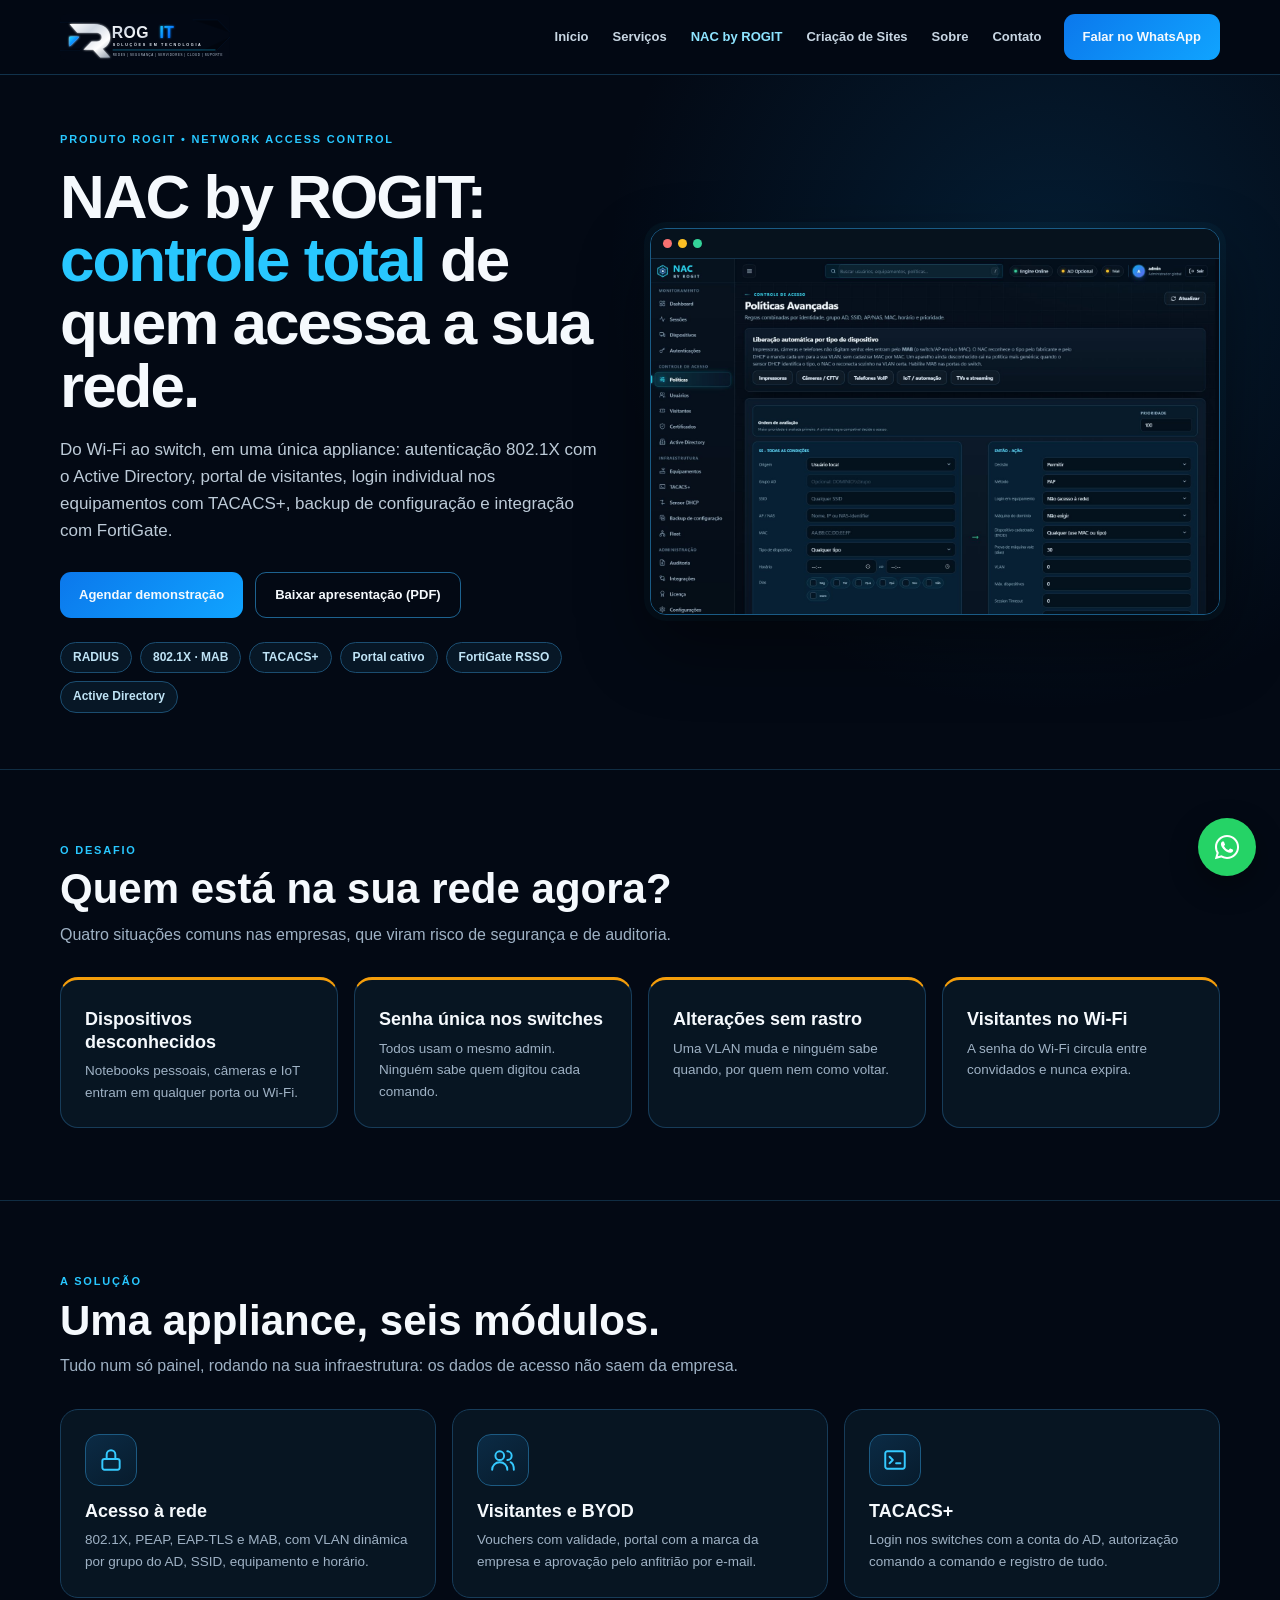
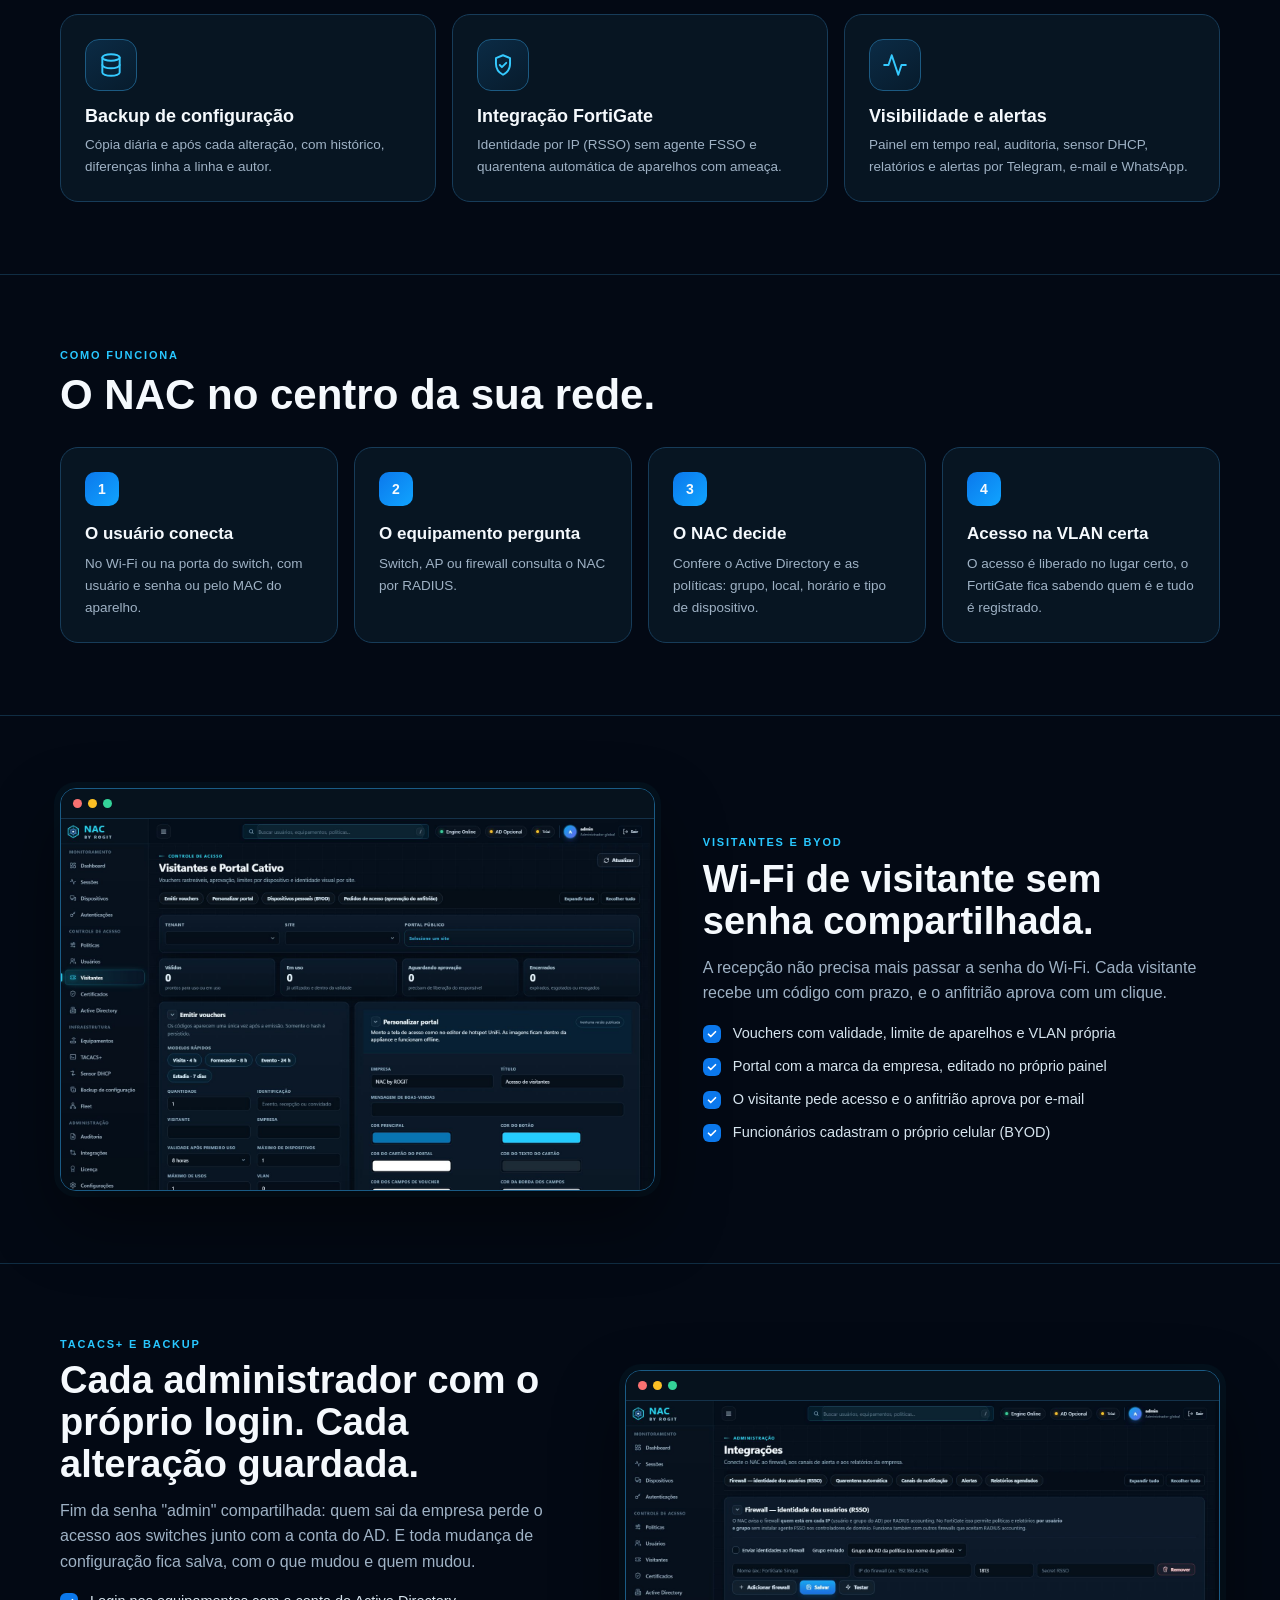
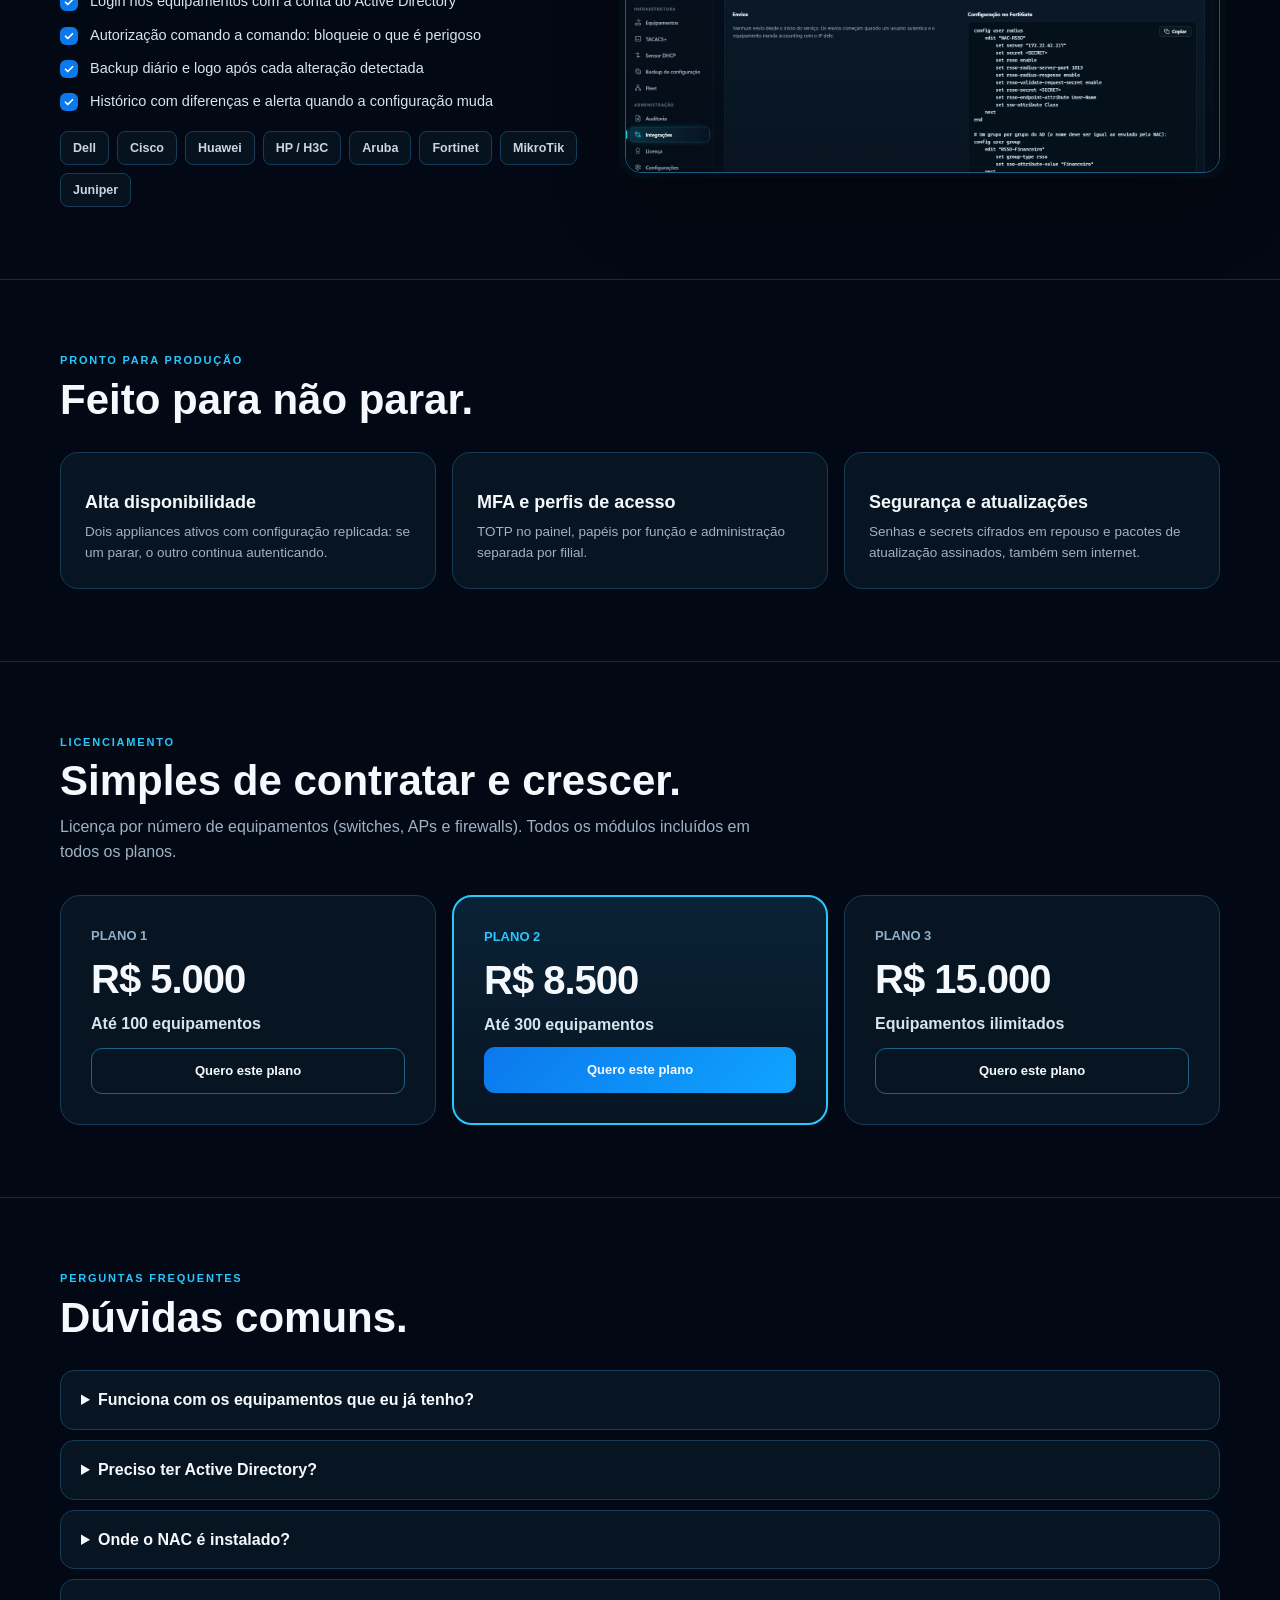
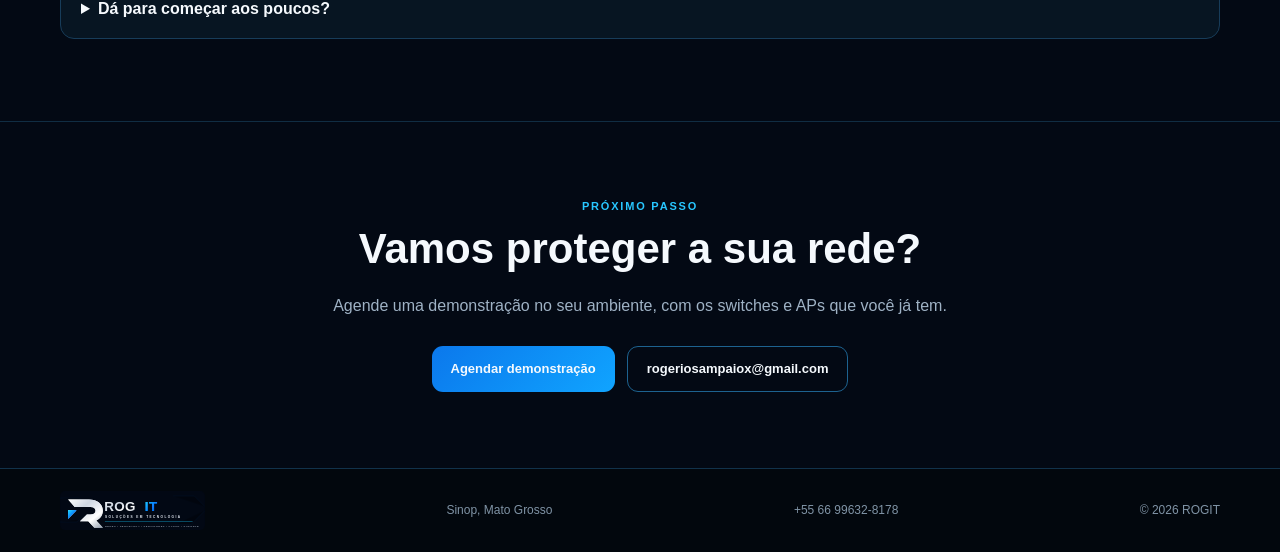
==== nac/index.html @ a6c1190f "Adicionar página do produto NAC by ROGIT Nova página /nac/ com módulos, funcionamento, telas, planos" ====
<!doctype html><html lang="pt-BR"><head><meta charset="utf-8"><meta name="viewport" content="width=device-width,initial-scale=1"><title>NAC by ROGIT — Controle de Acesso à Rede (NAC, RADIUS e TACACS+) | ROGIT</title><meta name="description" content="NAC by ROGIT: controle de acesso à rede em uma única appliance. 802.1X, MAB, portal de visitantes, TACACS+, backup de configuração de switches e integração com FortiGate."><meta name="robots" content="index,follow"><link rel="canonical" href="https://rogit.com.br/nac/"><link rel="icon" href="../favicon.svg"><meta property="og:type" content="product"><meta property="og:title" content="NAC by ROGIT — Controle de acesso à rede"><meta property="og:description" content="Quem entra na rede, quem administra os equipamentos e o que muda na configuração, num só painel."><meta property="og:url" content="https://rogit.com.br/nac/"><meta property="og:image" content="https://rogit.com.br/images/nac-politicas.jpg"><meta property="og:locale" content="pt_BR">
<script type="application/ld+json">{"@context":"https://schema.org","@type":"SoftwareApplication","name":"NAC by ROGIT","applicationCategory":"SecurityApplication","operatingSystem":"Linux (appliance)","description":"Controle de acesso à rede (NAC) com RADIUS, TACACS+, portal de visitantes, backup de configuração e integração com FortiGate.","url":"https://rogit.com.br/nac/","publisher":{"@type":"Organization","name":"ROGIT","url":"https://rogit.com.br/"},"offers":[{"@type":"Offer","name":"Plano 1 — até 100 equipamentos","price":"5000","priceCurrency":"BRL"},{"@type":"Offer","name":"Plano 2 — até 300 equipamentos","price":"8500","priceCurrency":"BRL"},{"@type":"Offer","name":"Plano 3 — equipamentos ilimitados","price":"15000","priceCurrency":"BRL"}]}</script>
<style>:root{--bg:#030914;--card:#071522;--line:#173a57;--cyan:#28c7ff;--text:#f5f9fd;--muted:#9fb2c5;--green:#25d366}*{box-sizing:border-box}html{scroll-behavior:smooth}body{margin:0;background:var(--bg);color:var(--text);font-family:Inter,Segoe UI,Arial,sans-serif;line-height:1.6}a{text-decoration:none;color:inherit}img{max-width:100%;height:auto;display:block}.wrap{width:min(1160px,92%);margin:auto}.ey{color:var(--cyan);font-size:11px;font-weight:900;letter-spacing:1.8px}
header{position:sticky;top:0;z-index:20;background:#030914ed;border-bottom:1px solid #11324b}.nav{height:74px;display:flex;align-items:center;gap:22px}.nav img{width:170px}.nav nav{margin-left:auto;display:flex;gap:24px;font-size:13px;font-weight:700}.nav nav a{color:#c8d6e3}.nav nav .active{color:#8ee4ff}.menu{display:none;margin-left:auto;width:44px;height:44px;border:1px solid #1b4d70;border-radius:10px;background:#071726;color:#fff;font-size:20px}
.btn{display:inline-flex;align-items:center;justify-content:center;gap:8px;min-height:46px;padding:0 19px;border:1px solid #1d628f;border-radius:11px;font-weight:800;font-size:13px;transition:.2s}.btn:hover{border-color:#38bdf8;background:#092033}.primary{background:linear-gradient(135deg,#0b78ec,#10a4ff);border:0}.primary:hover{filter:brightness(1.08);background:linear-gradient(135deg,#0b78ec,#10a4ff)}
.hero{position:relative;overflow:hidden;border-bottom:1px solid #102d43;background:radial-gradient(circle at 82% 28%,#0a5b9240,transparent 38%)}.hero-in{min-height:560px;display:grid;grid-template-columns:1fr 1.05fr;gap:48px;align-items:center;padding:56px 0}.hero h1{font-size:clamp(40px,5vw,62px);line-height:1.02;letter-spacing:-2px;margin:16px 0 18px}.hero h1 span{color:var(--cyan)}.hero p{font-size:17px;color:#bdcbd8;max-width:600px;margin:0}.actions{display:flex;gap:12px;flex-wrap:wrap;margin-top:28px}.tags{display:flex;flex-wrap:wrap;gap:8px;margin-top:24px}.tags span{border:1px solid #1b4d70;background:#071726;border-radius:999px;padding:5px 12px;font-size:12px;font-weight:700;color:#bfe3f5}
.shot{border:1px solid #1a5b85;border-radius:16px;overflow:hidden;background:#071522;box-shadow:0 30px 70px rgba(0,0,0,.45),0 0 0 6px rgba(40,199,255,.04)}.shot .bar{height:30px;display:flex;align-items:center;gap:6px;padding:0 12px;background:#06121d;border-bottom:1px solid #14324a}.shot .bar i{width:9px;height:9px;border-radius:50%;background:#1d4c6d}.shot .bar i:first-child{background:#f87171}.shot .bar i:nth-child(2){background:#fbbf24}.shot .bar i:nth-child(3){background:#34d399}
.section{padding:72px 0;border-bottom:1px solid #102d43}.head{max-width:720px;margin-bottom:30px}.head h2{font-size:clamp(30px,4vw,42px);line-height:1.08;margin:7px 0 10px}.head p{color:var(--muted);margin:0}.grid{display:grid;gap:16px}.g4{grid-template-columns:repeat(4,1fr)}.g3{grid-template-columns:repeat(3,1fr)}.card{border:1px solid #173c59;background:#071522;border-radius:18px;padding:24px;transition:.2s}.card:hover{border-color:#2587bd;background:#092033}.card h3{font-size:18px;margin:14px 0 7px;line-height:1.25}.card p{font-size:13.5px;margin:0;color:var(--muted)}
.pain .card{border-top:3px solid #f59e0b}.pain .card h3{margin-top:4px}
.icon{width:52px;height:52px;border-radius:14px;display:grid;place-items:center;background:linear-gradient(145deg,#0b2b45,#071b2c);border:1px solid #1c5a82}.icon svg{width:26px;height:26px;fill:none;stroke:#35caff;stroke-width:1.8;stroke-linecap:round;stroke-linejoin:round}
.flow{display:grid;grid-template-columns:repeat(4,1fr);gap:16px;counter-reset:s}.step{position:relative;border:1px solid #173c59;background:#071522;border-radius:18px;padding:24px}.step b{display:inline-grid;place-items:center;width:34px;height:34px;border-radius:10px;background:linear-gradient(135deg,#0b78ec,#10a4ff);font-size:14px}.step h3{font-size:17px;margin:14px 0 6px}.step p{font-size:13.5px;color:var(--muted);margin:0}
.feature{display:grid;grid-template-columns:1fr 1.15fr;gap:48px;align-items:center}.feature.rev{grid-template-columns:1.15fr 1fr}.feature.rev .txt{order:2}.feature h2{font-size:clamp(28px,3.4vw,38px);line-height:1.1;margin:7px 0 12px}.feature p{color:var(--muted);margin:0 0 16px}.check{list-style:none;padding:0;margin:0;display:grid;gap:10px}.check li{position:relative;padding-left:30px;color:#d6e4ee;font-size:14.5px}.check li:before{content:"";position:absolute;left:0;top:3px;width:18px;height:18px;border-radius:6px;background:#0b78ec url("data:image/svg+xml,%3Csvg xmlns='http://www.w3.org/2000/svg' viewBox='0 0 24 24' fill='none' stroke='%23fff' stroke-width='3.4' stroke-linecap='round' stroke-linejoin='round'%3E%3Cpath d='M5 12.5l4.5 4.5L19 7.5'/%3E%3C/svg%3E") no-repeat center/12px}
.vendors{display:flex;flex-wrap:wrap;gap:8px;margin-top:18px}.vendors span{border:1px solid #173c59;border-radius:8px;padding:6px 12px;font-size:12.5px;font-weight:700;color:#c8d6e3;background:#06121d}
.plans{display:grid;grid-template-columns:repeat(3,1fr);gap:16px;align-items:stretch}.plan{display:flex;flex-direction:column;gap:10px;border:1px solid #173c59;background:#071522;border-radius:20px;padding:30px}.plan.hl{border:2px solid var(--cyan);background:linear-gradient(180deg,#0a2236,#071522)}.plan small{font-weight:800;color:#8fb0c6;font-size:13px}.plan.hl small{color:var(--cyan)}.plan .price{font-size:40px;font-weight:900;letter-spacing:-1px;line-height:1.1}.plan .price span{font-size:15px;font-weight:700;color:var(--muted);letter-spacing:0}.plan p{margin:0;color:#d6e4ee;font-weight:700}.plan .btn{margin-top:auto}.note{color:var(--muted);font-size:13.5px;margin-top:16px}
.faq details{border:1px solid #173c59;background:#071522;border-radius:14px;padding:16px 20px;margin-bottom:10px}.faq summary{cursor:pointer;font-weight:800}.faq details p{color:var(--muted);margin:10px 0 0;font-size:14px}
.cta{padding:76px 0;text-align:center}.cta h2{font-size:clamp(30px,4vw,42px);margin:0 0 10px}.cta p{color:var(--muted);margin:0 auto 26px;max-width:620px}.cta .actions{justify-content:center}
footer{border-top:1px solid #11324b;background:#02070d;padding:22px 0}.foot{display:flex;align-items:center;justify-content:space-between;gap:18px;color:#8094a6;font-size:12px}.foot img{width:145px}
.wa{position:fixed;right:24px;bottom:24px;width:58px;height:58px;border-radius:50%;display:flex;align-items:center;justify-content:center;background:#25d366;box-shadow:0 10px 28px rgba(0,0,0,.38);z-index:120;transition:.2s}.wa:hover{transform:translateY(-3px) scale(1.04)}.wa svg{width:30px;height:30px;fill:#fff}
@media(max-width:980px){.hero-in,.feature,.feature.rev{grid-template-columns:1fr}.feature.rev .txt{order:0}.g4,.flow{grid-template-columns:1fr 1fr}.g3,.plans{grid-template-columns:1fr 1fr}}
@media(max-width:900px){.nav nav,.nav>.btn{display:none}.menu{display:block}.nav nav.open{display:flex;position:absolute;left:4%;right:4%;top:74px;flex-direction:column;background:#061522;padding:12px;border:1px solid #17415f}.nav nav.open a{padding:11px}}
@media(max-width:620px){.nav img{width:145px}.hero-in{padding:40px 0;min-height:0}.hero p{font-size:16px}.actions{flex-direction:column}.section{padding:54px 0}.g4,.g3,.flow,.plans{grid-template-columns:1fr}.foot{flex-direction:column;align-items:flex-start}.wa{right:16px;bottom:16px;width:54px;height:54px}}
</style></head><body>
<header><div class="wrap nav"><a href="/"><img src="../rogit-logo.svg?v=6" alt="ROGIT"></a><nav id="pageNav"><a href="/">Início</a><a href="/#servicos">Serviços</a><a class="active" href="/nac/">NAC by ROGIT</a><a href="/sites/">Criação de Sites</a><a href="/#sobre">Sobre</a><a href="/#contato">Contato</a></nav><a class="btn primary" href="https://wa.me/5566996328178?text=Ol%C3%A1%20ROGIT!%20Quero%20conhecer%20o%20NAC%20by%20ROGIT." target="_blank" rel="noopener">Falar no WhatsApp</a><button class="menu" id="menuBtn" aria-label="Abrir menu">☰</button></div></header>
<main>
<section class="hero"><div class="wrap hero-in"><div><div class="ey">PRODUTO ROGIT • NETWORK ACCESS CONTROL</div><h1>NAC by ROGIT: <span>controle total</span> de quem acessa a sua rede.</h1><p>Do Wi-Fi ao switch, em uma única appliance: autenticação 802.1X com o Active Directory, portal de visitantes, login individual nos equipamentos com TACACS+, backup de configuração e integração com FortiGate.</p><div class="actions"><a class="btn primary" href="https://wa.me/5566996328178?text=Ol%C3%A1%20ROGIT!%20Quero%20agendar%20uma%20demonstra%C3%A7%C3%A3o%20do%20NAC%20by%20ROGIT." target="_blank" rel="noopener">Agendar demonstração</a><a class="btn" href="/nac/NAC-by-ROGIT-apresentacao.pdf" download>Baixar apresentação (PDF)</a></div><div class="tags"><span>RADIUS</span><span>802.1X · MAB</span><span>TACACS+</span><span>Portal cativo</span><span>FortiGate RSSO</span><span>Active Directory</span></div></div><div class="shot"><div class="bar"><i></i><i></i><i></i></div><img src="../images/nac-politicas.jpg" alt="Painel do NAC by ROGIT: construtor de políticas de acesso" width="1600" height="1000"></div></div></section>

<section class="section"><div class="wrap"><div class="head"><div class="ey">O DESAFIO</div><h2>Quem está na sua rede agora?</h2><p>Quatro situações comuns nas empresas, que viram risco de segurança e de auditoria.</p></div><div class="grid g4 pain"><article class="card"><h3>Dispositivos desconhecidos</h3><p>Notebooks pessoais, câmeras e IoT entram em qualquer porta ou Wi-Fi.</p></article><article class="card"><h3>Senha única nos switches</h3><p>Todos usam o mesmo admin. Ninguém sabe quem digitou cada comando.</p></article><article class="card"><h3>Alterações sem rastro</h3><p>Uma VLAN muda e ninguém sabe quando, por quem nem como voltar.</p></article><article class="card"><h3>Visitantes no Wi-Fi</h3><p>A senha do Wi-Fi circula entre convidados e nunca expira.</p></article></div></div></section>

<section class="section" id="modulos"><div class="wrap"><div class="head"><div class="ey">A SOLUÇÃO</div><h2>Uma appliance, seis módulos.</h2><p>Tudo num só painel, rodando na sua infraestrutura: os dados de acesso não saem da empresa.</p></div><div class="grid g3">
<article class="card"><div class="icon" aria-hidden="true"><svg viewBox="0 0 24 24"><rect x="4" y="11" width="16" height="10" rx="2"/><path d="M8 11V7a4 4 0 0 1 8 0v4"/></svg></div><h3>Acesso à rede</h3><p>802.1X, PEAP, EAP-TLS e MAB, com VLAN dinâmica por grupo do AD, SSID, equipamento e horário.</p></article>
<article class="card"><div class="icon" aria-hidden="true"><svg viewBox="0 0 24 24"><circle cx="9" cy="8" r="4"/><path d="M2 21c0-4 3-7 7-7s7 3 7 7"/><path d="M16 4a4 4 0 0 1 0 8"/><path d="M19 14c2 1 3 4 3 7"/></svg></div><h3>Visitantes e BYOD</h3><p>Vouchers com validade, portal com a marca da empresa e aprovação pelo anfitrião por e-mail.</p></article>
<article class="card"><div class="icon" aria-hidden="true"><svg viewBox="0 0 24 24"><rect x="3" y="4" width="18" height="16" rx="2"/><path d="M7 9l3 3-3 3"/><path d="M13 15h4"/></svg></div><h3>TACACS+</h3><p>Login nos switches com a conta do AD, autorização comando a comando e registro de tudo.</p></article>
<article class="card"><div class="icon" aria-hidden="true"><svg viewBox="0 0 24 24"><ellipse cx="12" cy="5" rx="8" ry="3"/><path d="M4 5v14c0 1.7 3.6 3 8 3s8-1.3 8-3V5"/><path d="M4 12c0 1.7 3.6 3 8 3s8-1.3 8-3"/></svg></div><h3>Backup de configuração</h3><p>Cópia diária e após cada alteração, com histórico, diferenças linha a linha e autor.</p></article>
<article class="card"><div class="icon" aria-hidden="true"><svg viewBox="0 0 24 24"><path d="M12 3 5.5 5.7v5.1c0 4.3 2.7 8.2 6.5 10.2 3.8-2 6.5-5.9 6.5-10.2V5.7L12 3Z"/><path d="M9 12l2 2 4-4"/></svg></div><h3>Integração FortiGate</h3><p>Identidade por IP (RSSO) sem agente FSSO e quarentena automática de aparelhos com ameaça.</p></article>
<article class="card"><div class="icon" aria-hidden="true"><svg viewBox="0 0 24 24"><path d="M22 12h-4l-3 9L9 3l-3 9H2"/></svg></div><h3>Visibilidade e alertas</h3><p>Painel em tempo real, auditoria, sensor DHCP, relatórios e alertas por Telegram, e-mail e WhatsApp.</p></article>
</div></div></section>

<section class="section"><div class="wrap"><div class="head"><div class="ey">COMO FUNCIONA</div><h2>O NAC no centro da sua rede.</h2></div><div class="flow"><div class="step"><b>1</b><h3>O usuário conecta</h3><p>No Wi-Fi ou na porta do switch, com usuário e senha ou pelo MAC do aparelho.</p></div><div class="step"><b>2</b><h3>O equipamento pergunta</h3><p>Switch, AP ou firewall consulta o NAC por RADIUS.</p></div><div class="step"><b>3</b><h3>O NAC decide</h3><p>Confere o Active Directory e as políticas: grupo, local, horário e tipo de dispositivo.</p></div><div class="step"><b>4</b><h3>Acesso na VLAN certa</h3><p>O acesso é liberado no lugar certo, o FortiGate fica sabendo quem é e tudo é registrado.</p></div></div></div></section>

<section class="section"><div class="wrap feature rev"><div class="txt"><div class="ey">VISITANTES E BYOD</div><h2>Wi-Fi de visitante sem senha compartilhada.</h2><p>A recepção não precisa mais passar a senha do Wi-Fi. Cada visitante recebe um código com prazo, e o anfitrião aprova com um clique.</p><ul class="check"><li>Vouchers com validade, limite de aparelhos e VLAN própria</li><li>Portal com a marca da empresa, editado no próprio painel</li><li>O visitante pede acesso e o anfitrião aprova por e-mail</li><li>Funcionários cadastram o próprio celular (BYOD)</li></ul></div><div class="shot"><div class="bar"><i></i><i></i><i></i></div><img src="../images/nac-visitantes.jpg" alt="Painel do NAC by ROGIT: emissão de vouchers e editor do portal de visitantes" width="1600" height="1000" loading="lazy"></div></div></section>

<section class="section"><div class="wrap feature"><div class="txt"><div class="ey">TACACS+ E BACKUP</div><h2>Cada administrador com o próprio login. Cada alteração guardada.</h2><p>Fim da senha "admin" compartilhada: quem sai da empresa perde o acesso aos switches junto com a conta do AD. E toda mudança de configuração fica salva, com o que mudou e quem mudou.</p><ul class="check"><li>Login nos equipamentos com a conta do Active Directory</li><li>Autorização comando a comando: bloqueie o que é perigoso</li><li>Backup diário e logo após cada alteração detectada</li><li>Histórico com diferenças e alerta quando a configuração muda</li></ul><div class="vendors"><span>Dell</span><span>Cisco</span><span>Huawei</span><span>HP / H3C</span><span>Aruba</span><span>Fortinet</span><span>MikroTik</span><span>Juniper</span></div></div><div class="shot"><div class="bar"><i></i><i></i><i></i></div><img src="../images/nac-fortigate.jpg" alt="Painel do NAC by ROGIT: integração com o FortiGate e configuração pronta para copiar" width="1600" height="1000" loading="lazy"></div></div></section>

<section class="section"><div class="wrap"><div class="head"><div class="ey">PRONTO PARA PRODUÇÃO</div><h2>Feito para não parar.</h2></div><div class="grid g3"><article class="card"><h3>Alta disponibilidade</h3><p>Dois appliances ativos com configuração replicada: se um parar, o outro continua autenticando.</p></article><article class="card"><h3>MFA e perfis de acesso</h3><p>TOTP no painel, papéis por função e administração separada por filial.</p></article><article class="card"><h3>Segurança e atualizações</h3><p>Senhas e secrets cifrados em repouso e pacotes de atualização assinados, também sem internet.</p></article></div></div></section>

<section class="section" id="planos"><div class="wrap"><div class="head"><div class="ey">LICENCIAMENTO</div><h2>Simples de contratar e crescer.</h2><p>Licença por número de equipamentos (switches, APs e firewalls). Todos os módulos incluídos em todos os planos.</p></div><div class="plans"><div class="plan"><small>PLANO 1</small><div class="price">R$ 5.000</div><p>Até 100 equipamentos</p><a class="btn" href="https://wa.me/5566996328178?text=Ol%C3%A1%20ROGIT!%20Tenho%20interesse%20no%20Plano%201%20do%20NAC%20by%20ROGIT." target="_blank" rel="noopener">Quero este plano</a></div><div class="plan hl"><small>PLANO 2</small><div class="price">R$ 8.500</div><p>Até 300 equipamentos</p><a class="btn primary" href="https://wa.me/5566996328178?text=Ol%C3%A1%20ROGIT!%20Tenho%20interesse%20no%20Plano%202%20do%20NAC%20by%20ROGIT." target="_blank" rel="noopener">Quero este plano</a></div><div class="plan"><small>PLANO 3</small><div class="price">R$ 15.000</div><p>Equipamentos ilimitados</p><a class="btn" href="https://wa.me/5566996328178?text=Ol%C3%A1%20ROGIT!%20Tenho%20interesse%20no%20Plano%203%20do%20NAC%20by%20ROGIT." target="_blank" rel="noopener">Quero este plano</a></div></div></div></section>

<section class="section faq"><div class="wrap"><div class="head"><div class="ey">PERGUNTAS FREQUENTES</div><h2>Dúvidas comuns.</h2></div>
<details><summary>Funciona com os equipamentos que eu já tenho?</summary><p>Sim. O NAC usa os padrões RADIUS (802.1X e MAB) e TACACS+, suportados por switches, APs e firewalls corporativos como Dell, Cisco, Huawei, HP, Aruba, Fortinet, Ubiquiti e MikroTik.</p></details>
<details><summary>Preciso ter Active Directory?</summary><p>Não é obrigatório. O NAC também funciona com usuários locais. Com o AD, as políticas usam os grupos que a empresa já tem.</p></details>
<details><summary>Onde o NAC é instalado?</summary><p>Na sua própria infraestrutura, como appliance em máquina virtual ou servidor. Os dados de acesso ficam dentro da empresa.</p></details>
<details><summary>Dá para começar aos poucos?</summary><p>Sim. A ativação pode ser gradual, começando por uma filial, um andar ou só pelo Wi-Fi de visitantes.</p></details>
</div></section>

<section class="cta"><div class="wrap"><div class="ey">PRÓXIMO PASSO</div><h2>Vamos proteger a sua rede?</h2><p>Agende uma demonstração no seu ambiente, com os switches e APs que você já tem.</p><div class="actions"><a class="btn primary" href="https://wa.me/5566996328178?text=Ol%C3%A1%20ROGIT!%20Quero%20agendar%20uma%20demonstra%C3%A7%C3%A3o%20do%20NAC%20by%20ROGIT." target="_blank" rel="noopener">Agendar demonstração</a><a class="btn" href="mailto:rogeriosampaiox@gmail.com?subject=NAC%20by%20ROGIT">rogeriosampaiox@gmail.com</a></div></div></section>
</main>
<footer><div class="wrap foot"><img src="../rogit-logo.svg?v=6" alt="ROGIT"><span>Sinop, Mato Grosso</span><span>+55 66 99632-8178</span><span>© 2026 ROGIT</span></div></footer>
<a class="wa" href="https://wa.me/5566996328178?text=Ol%C3%A1%20ROGIT!%20Quero%20conhecer%20o%20NAC%20by%20ROGIT." target="_blank" rel="noopener" aria-label="Falar com a ROGIT no WhatsApp"><svg viewBox="0 0 32 32" aria-hidden="true"><path d="M16.02 3.2c-7.08 0-12.84 5.74-12.84 12.8 0 2.26.59 4.46 1.71 6.4L3.08 29l6.76-1.77a12.86 12.86 0 0 0 6.17 1.57h.01c7.08 0 12.84-5.74 12.84-12.8S23.1 3.2 16.02 3.2zm0 23.44h-.01a10.66 10.66 0 0 1-5.43-1.48l-.39-.23-4.01 1.05 1.07-3.9-.25-.4a10.57 10.57 0 0 1-1.63-5.68c0-5.88 4.79-10.66 10.68-10.66 5.89 0 10.68 4.78 10.68 10.66 0 5.88-4.79 10.64-10.71 10.64zm5.86-7.98c-.32-.16-1.9-.94-2.19-1.04-.29-.11-.51-.16-.72.16-.21.32-.83 1.04-1.02 1.25-.19.21-.37.24-.69.08-.32-.16-1.35-.5-2.57-1.59-.95-.85-1.59-1.9-1.78-2.22-.19-.32-.02-.49.14-.65.14-.14.32-.37.48-.56.16-.19.21-.32.32-.53.11-.21.05-.4-.03-.56-.08-.16-.72-1.73-.99-2.37-.26-.62-.52-.54-.72-.55h-.61c-.21 0-.56.08-.85.4-.29.32-1.12 1.09-1.12 2.66s1.15 3.09 1.31 3.3c.16.21 2.26 3.45 5.48 4.84.77.33 1.36.53 1.83.68.77.24 1.47.21 2.02.13.62-.09 1.9-.78 2.17-1.53.27-.75.27-1.39.19-1.53-.08-.13-.29-.21-.61-.37z"/></svg></a>
<script>const b=document.getElementById('menuBtn'),n=document.getElementById('pageNav');if(b&&n)b.onclick=()=>{n.classList.toggle('open');b.textContent=n.classList.contains('open')?'✕':'☰'};</script>
</body></html>
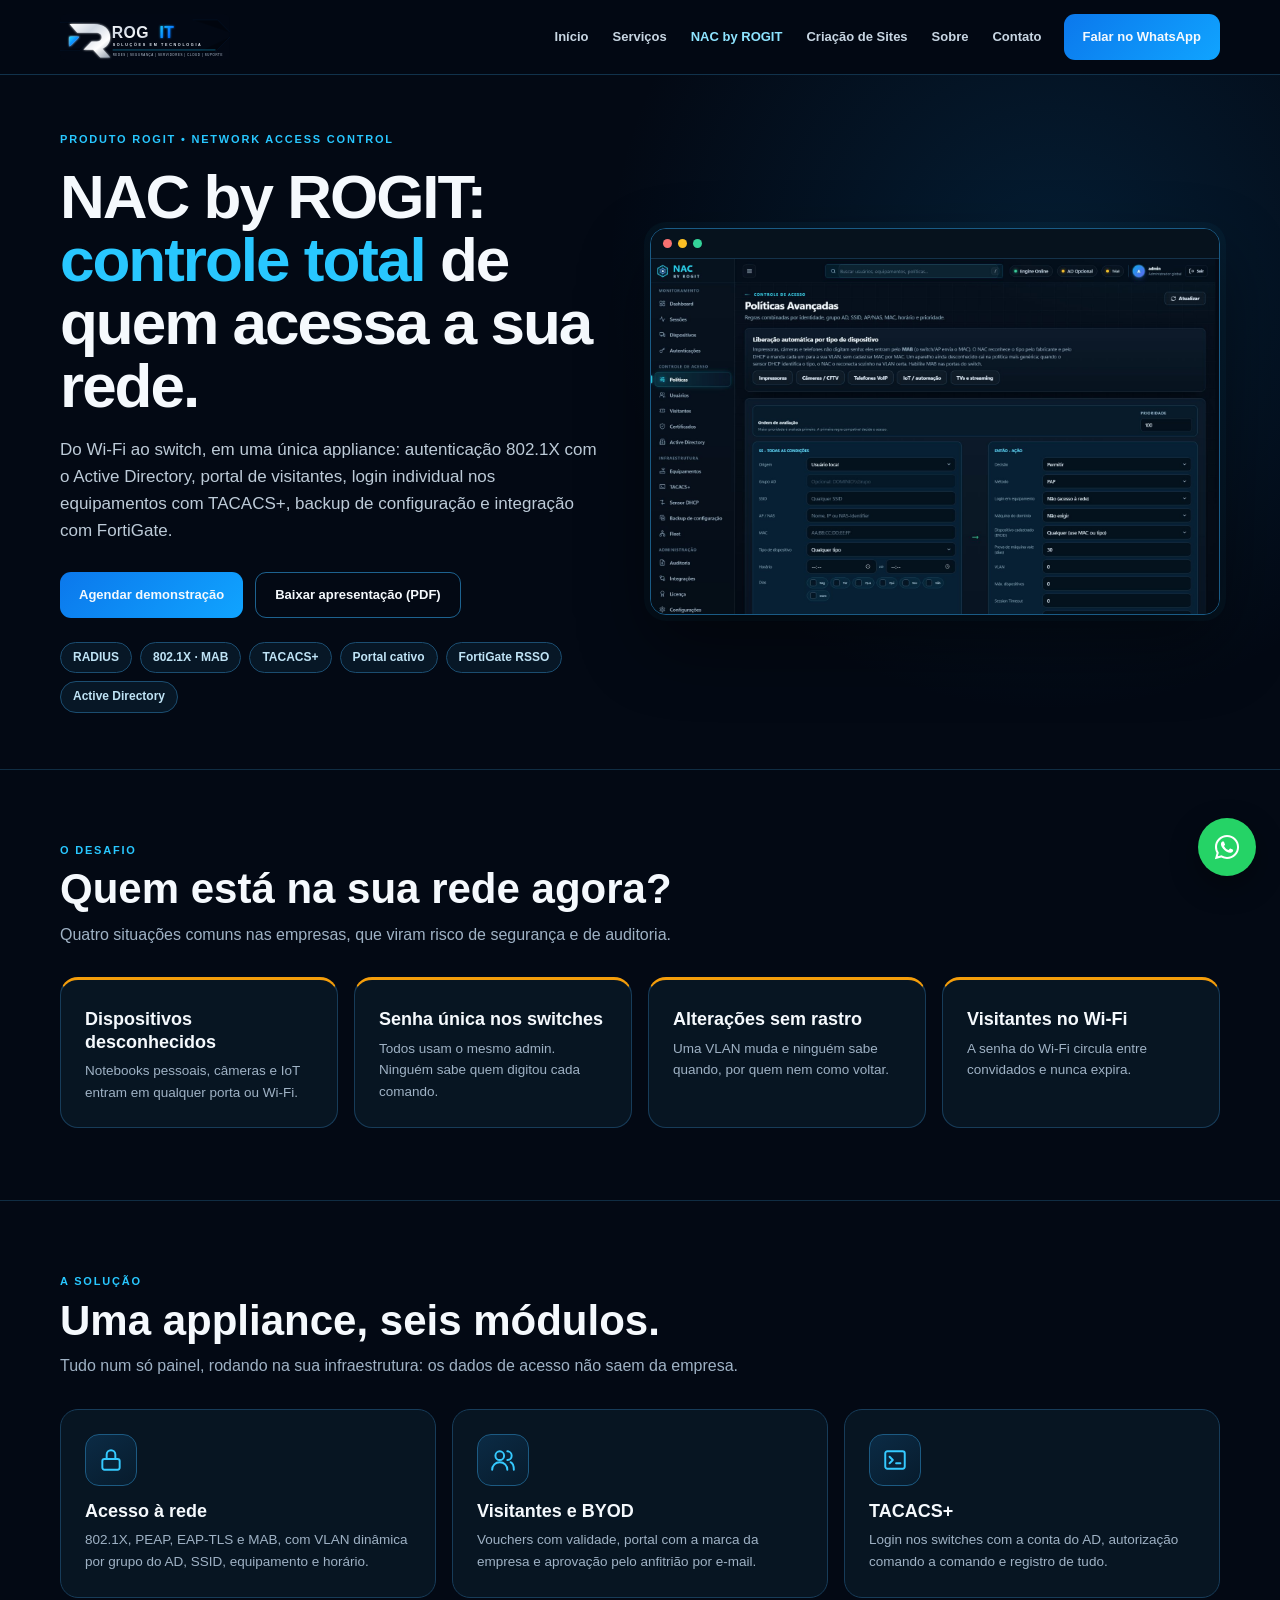
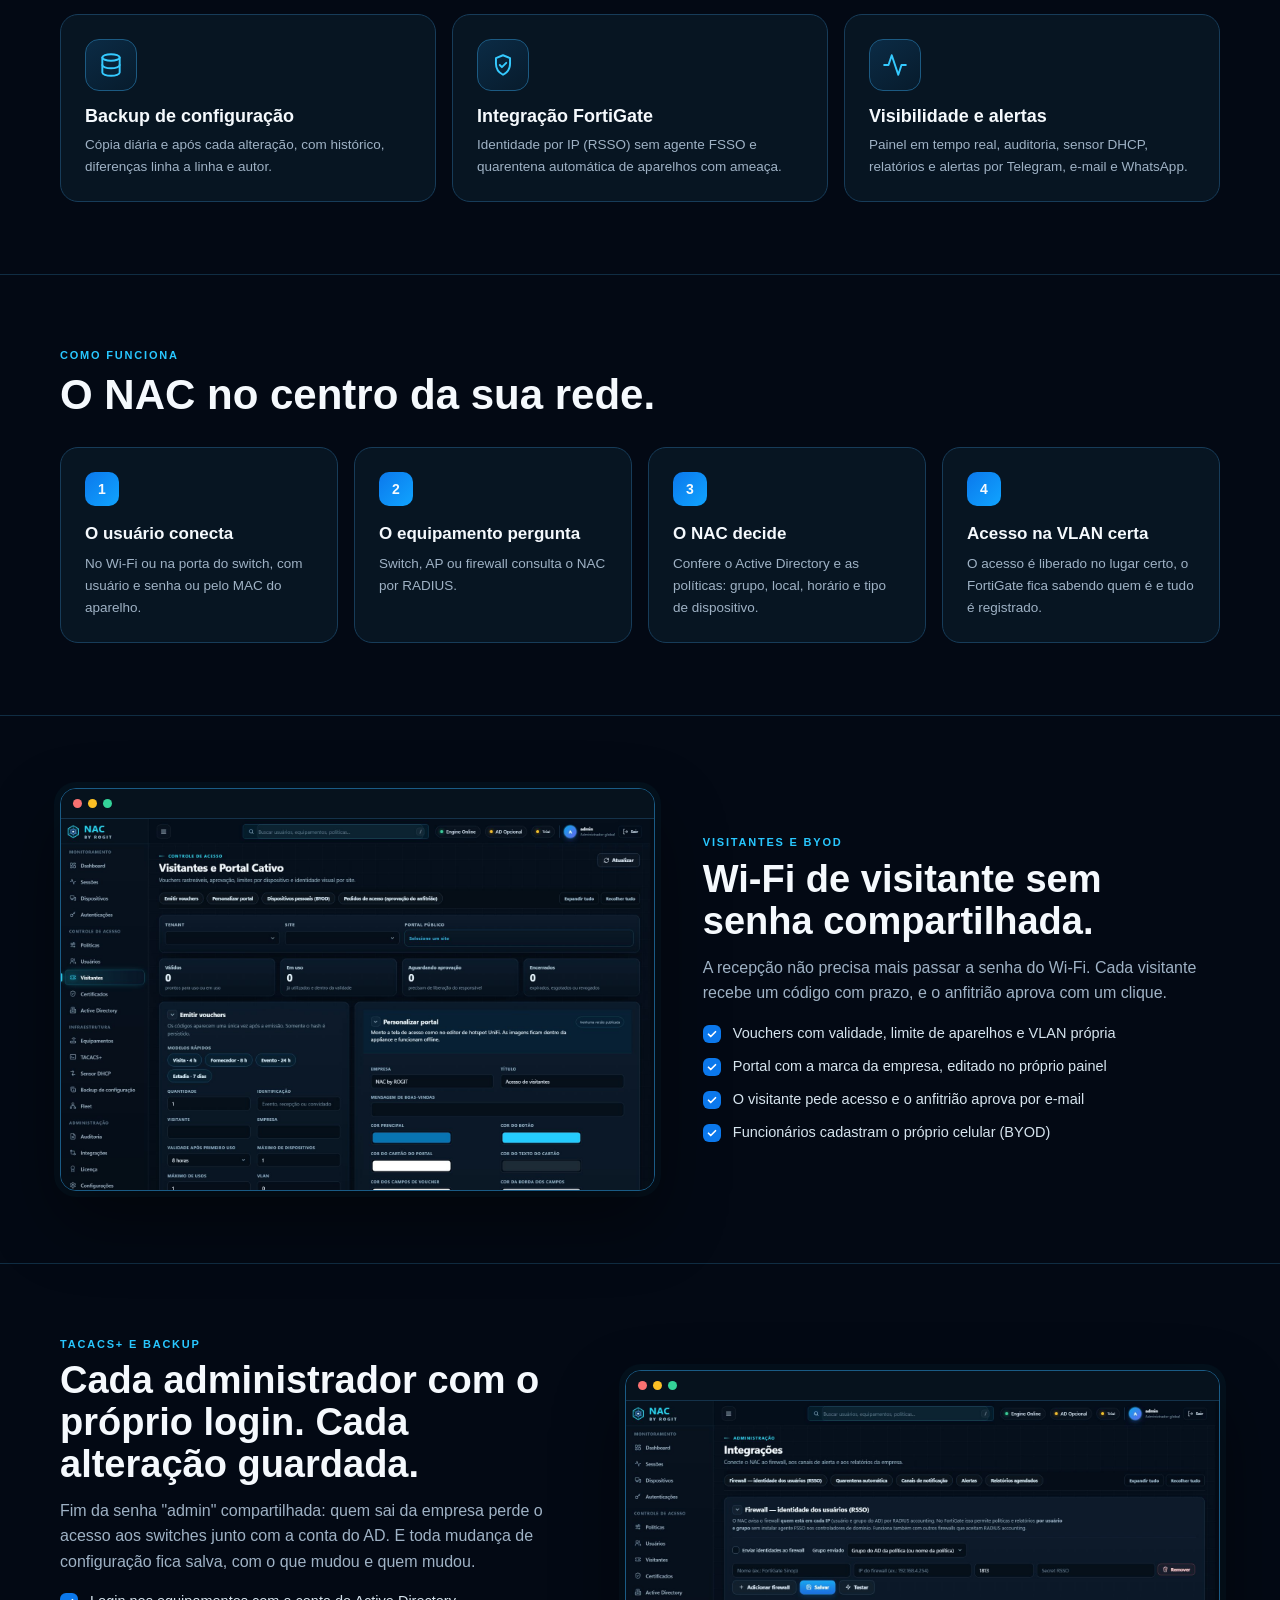
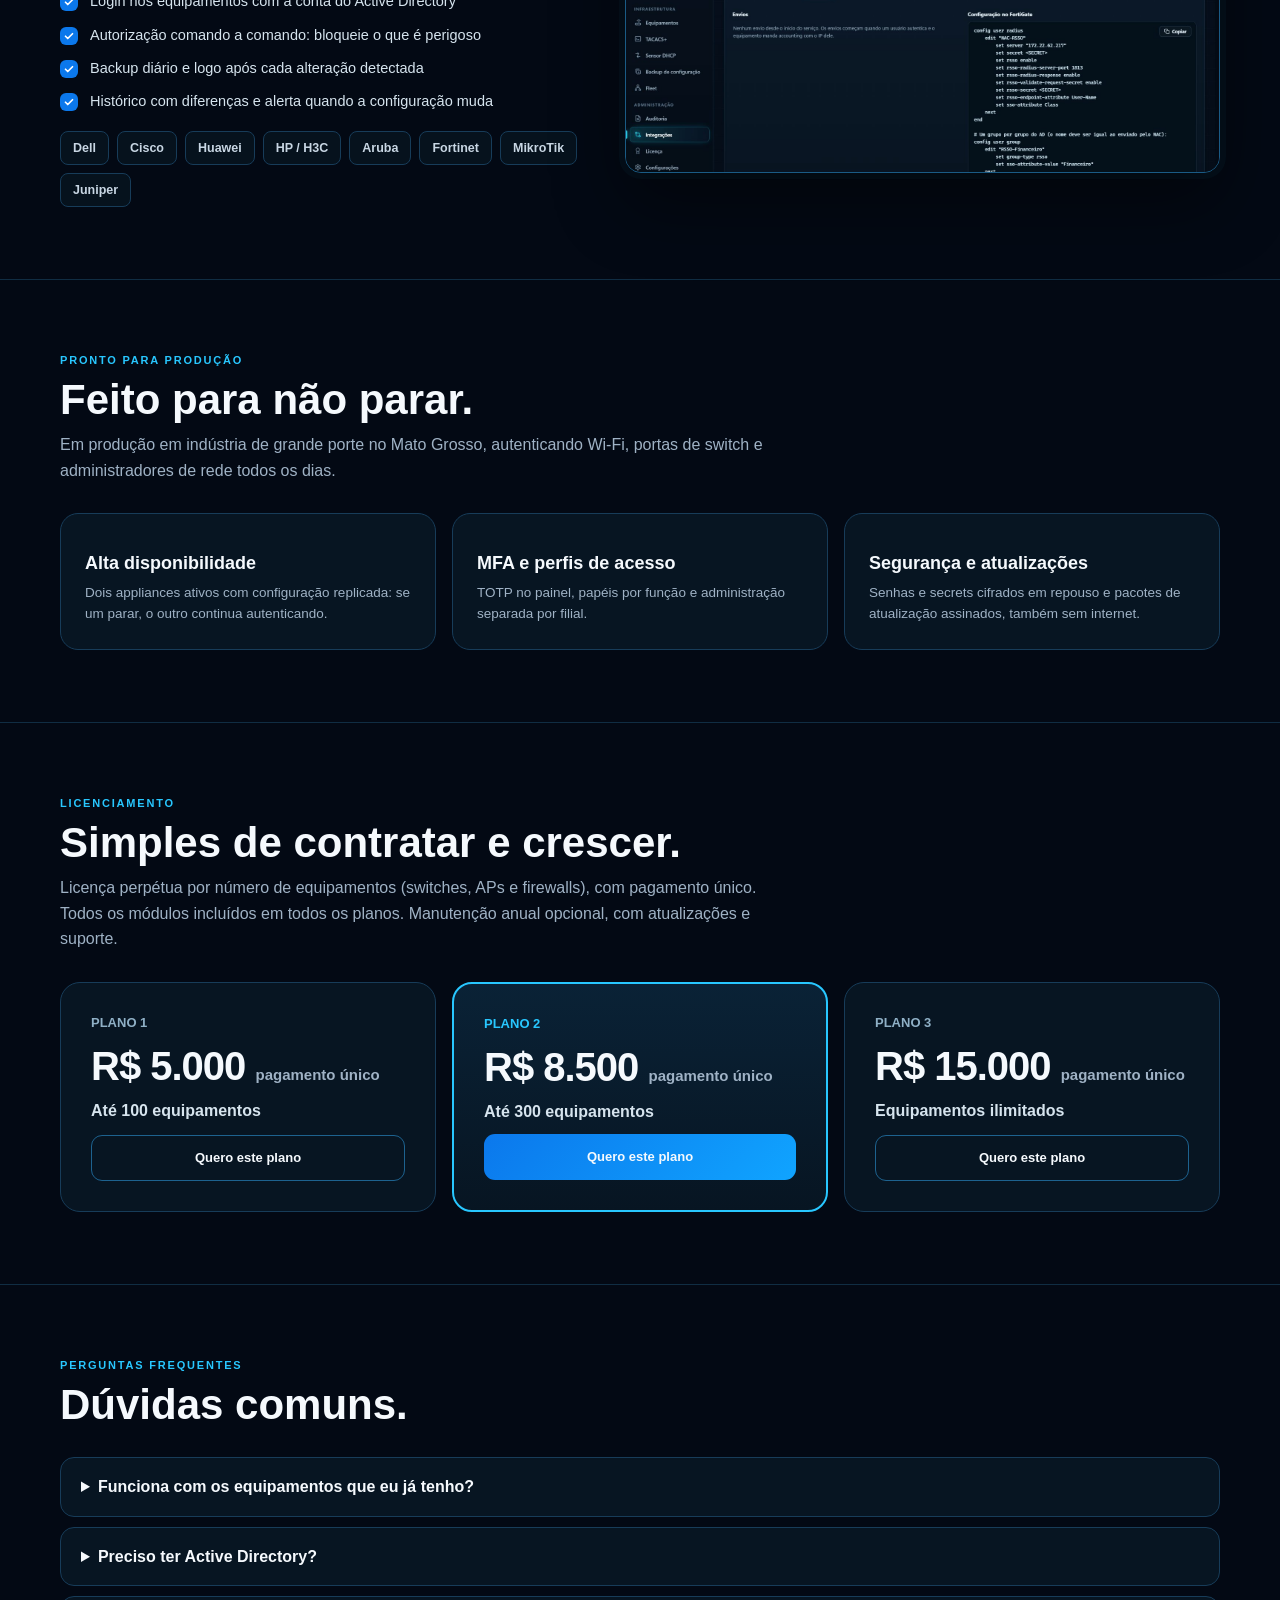
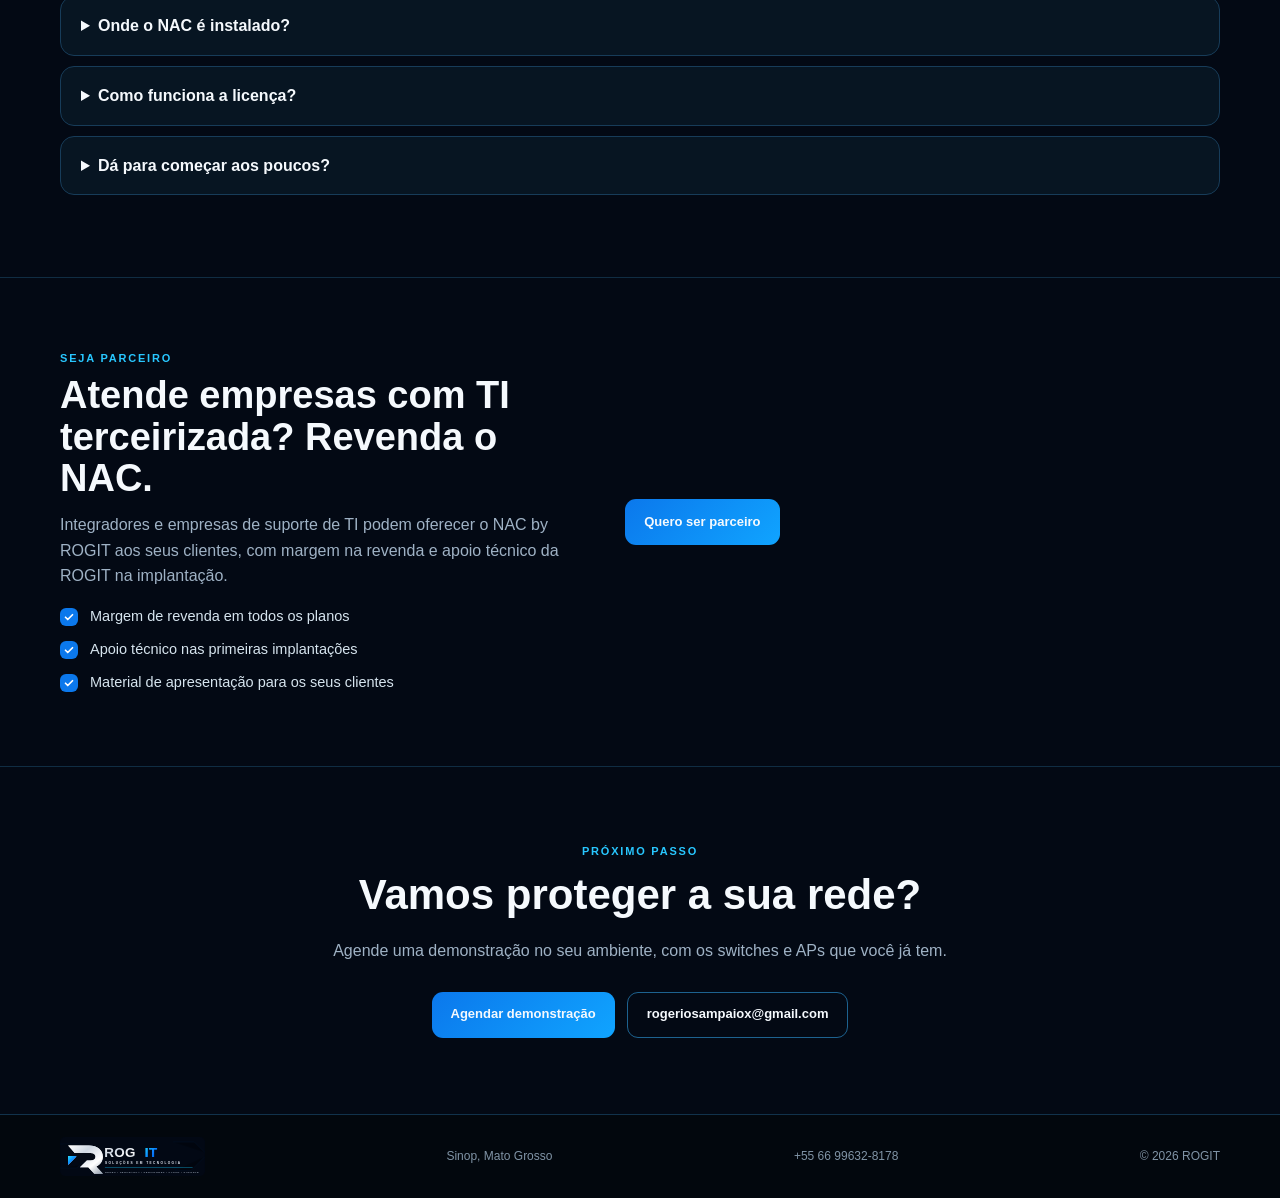
==== commit 51dc32de: "Detalhar licenciamento, caso de uso e parcerias na página do NAC Co-Authored-By: Claude Opus 5.5 <no" ====
--- a/nac/index.html
+++ b/nac/index.html
@@ -41,16 +41,19 @@
 
 <section class="section"><div class="wrap feature"><div class="txt"><div class="ey">TACACS+ E BACKUP</div><h2>Cada administrador com o próprio login. Cada alteração guardada.</h2><p>Fim da senha "admin" compartilhada: quem sai da empresa perde o acesso aos switches junto com a conta do AD. E toda mudança de configuração fica salva, com o que mudou e quem mudou.</p><ul class="check"><li>Login nos equipamentos com a conta do Active Directory</li><li>Autorização comando a comando: bloqueie o que é perigoso</li><li>Backup diário e logo após cada alteração detectada</li><li>Histórico com diferenças e alerta quando a configuração muda</li></ul><div class="vendors"><span>Dell</span><span>Cisco</span><span>Huawei</span><span>HP / H3C</span><span>Aruba</span><span>Fortinet</span><span>MikroTik</span><span>Juniper</span></div></div><div class="shot"><div class="bar"><i></i><i></i><i></i></div><img src="../images/nac-fortigate.jpg" alt="Painel do NAC by ROGIT: integração com o FortiGate e configuração pronta para copiar" width="1600" height="1000" loading="lazy"></div></div></section>
 
-<section class="section"><div class="wrap"><div class="head"><div class="ey">PRONTO PARA PRODUÇÃO</div><h2>Feito para não parar.</h2></div><div class="grid g3"><article class="card"><h3>Alta disponibilidade</h3><p>Dois appliances ativos com configuração replicada: se um parar, o outro continua autenticando.</p></article><article class="card"><h3>MFA e perfis de acesso</h3><p>TOTP no painel, papéis por função e administração separada por filial.</p></article><article class="card"><h3>Segurança e atualizações</h3><p>Senhas e secrets cifrados em repouso e pacotes de atualização assinados, também sem internet.</p></article></div></div></section>
+<section class="section"><div class="wrap"><div class="head"><div class="ey">PRONTO PARA PRODUÇÃO</div><h2>Feito para não parar.</h2><p>Em produção em indústria de grande porte no Mato Grosso, autenticando Wi-Fi, portas de switch e administradores de rede todos os dias.</p></div><div class="grid g3"><article class="card"><h3>Alta disponibilidade</h3><p>Dois appliances ativos com configuração replicada: se um parar, o outro continua autenticando.</p></article><article class="card"><h3>MFA e perfis de acesso</h3><p>TOTP no painel, papéis por função e administração separada por filial.</p></article><article class="card"><h3>Segurança e atualizações</h3><p>Senhas e secrets cifrados em repouso e pacotes de atualização assinados, também sem internet.</p></article></div></div></section>
 
-<section class="section" id="planos"><div class="wrap"><div class="head"><div class="ey">LICENCIAMENTO</div><h2>Simples de contratar e crescer.</h2><p>Licença por número de equipamentos (switches, APs e firewalls). Todos os módulos incluídos em todos os planos.</p></div><div class="plans"><div class="plan"><small>PLANO 1</small><div class="price">R$ 5.000</div><p>Até 100 equipamentos</p><a class="btn" href="https://wa.me/5566996328178?text=Ol%C3%A1%20ROGIT!%20Tenho%20interesse%20no%20Plano%201%20do%20NAC%20by%20ROGIT." target="_blank" rel="noopener">Quero este plano</a></div><div class="plan hl"><small>PLANO 2</small><div class="price">R$ 8.500</div><p>Até 300 equipamentos</p><a class="btn primary" href="https://wa.me/5566996328178?text=Ol%C3%A1%20ROGIT!%20Tenho%20interesse%20no%20Plano%202%20do%20NAC%20by%20ROGIT." target="_blank" rel="noopener">Quero este plano</a></div><div class="plan"><small>PLANO 3</small><div class="price">R$ 15.000</div><p>Equipamentos ilimitados</p><a class="btn" href="https://wa.me/5566996328178?text=Ol%C3%A1%20ROGIT!%20Tenho%20interesse%20no%20Plano%203%20do%20NAC%20by%20ROGIT." target="_blank" rel="noopener">Quero este plano</a></div></div></div></section>
+<section class="section" id="planos"><div class="wrap"><div class="head"><div class="ey">LICENCIAMENTO</div><h2>Simples de contratar e crescer.</h2><p>Licença perpétua por número de equipamentos (switches, APs e firewalls), com pagamento único. Todos os módulos incluídos em todos os planos. Manutenção anual opcional, com atualizações e suporte.</p></div><div class="plans"><div class="plan"><small>PLANO 1</small><div class="price">R$ 5.000 <span>pagamento único</span></div><p>Até 100 equipamentos</p><a class="btn" href="https://wa.me/5566996328178?text=Ol%C3%A1%20ROGIT!%20Tenho%20interesse%20no%20Plano%201%20do%20NAC%20by%20ROGIT." target="_blank" rel="noopener">Quero este plano</a></div><div class="plan hl"><small>PLANO 2</small><div class="price">R$ 8.500 <span>pagamento único</span></div><p>Até 300 equipamentos</p><a class="btn primary" href="https://wa.me/5566996328178?text=Ol%C3%A1%20ROGIT!%20Tenho%20interesse%20no%20Plano%202%20do%20NAC%20by%20ROGIT." target="_blank" rel="noopener">Quero este plano</a></div><div class="plan"><small>PLANO 3</small><div class="price">R$ 15.000 <span>pagamento único</span></div><p>Equipamentos ilimitados</p><a class="btn" href="https://wa.me/5566996328178?text=Ol%C3%A1%20ROGIT!%20Tenho%20interesse%20no%20Plano%203%20do%20NAC%20by%20ROGIT." target="_blank" rel="noopener">Quero este plano</a></div></div></div></section>
 
 <section class="section faq"><div class="wrap"><div class="head"><div class="ey">PERGUNTAS FREQUENTES</div><h2>Dúvidas comuns.</h2></div>
 <details><summary>Funciona com os equipamentos que eu já tenho?</summary><p>Sim. O NAC usa os padrões RADIUS (802.1X e MAB) e TACACS+, suportados por switches, APs e firewalls corporativos como Dell, Cisco, Huawei, HP, Aruba, Fortinet, Ubiquiti e MikroTik.</p></details>
 <details><summary>Preciso ter Active Directory?</summary><p>Não é obrigatório. O NAC também funciona com usuários locais. Com o AD, as políticas usam os grupos que a empresa já tem.</p></details>
 <details><summary>Onde o NAC é instalado?</summary><p>Na sua própria infraestrutura, como appliance em máquina virtual ou servidor. Os dados de acesso ficam dentro da empresa.</p></details>
+<details><summary>Como funciona a licença?</summary><p>Você paga uma vez e a licença é sua, sem mensalidade. A manutenção anual é opcional e inclui novas versões, correções e suporte. Sem ela, o NAC continua funcionando normalmente na versão instalada.</p></details>
 <details><summary>Dá para começar aos poucos?</summary><p>Sim. A ativação pode ser gradual, começando por uma filial, um andar ou só pelo Wi-Fi de visitantes.</p></details>
 </div></section>
+
+<section class="section" id="parceiros"><div class="wrap feature"><div class="txt"><div class="ey">SEJA PARCEIRO</div><h2>Atende empresas com TI terceirizada? Revenda o NAC.</h2><p>Integradores e empresas de suporte de TI podem oferecer o NAC by ROGIT aos seus clientes, com margem na revenda e apoio técnico da ROGIT na implantação.</p><ul class="check"><li>Margem de revenda em todos os planos</li><li>Apoio técnico nas primeiras implantações</li><li>Material de apresentação para os seus clientes</li></ul></div><div class="txt"><a class="btn primary" href="https://wa.me/5566996328178?text=Ol%C3%A1%20ROGIT!%20Quero%20ser%20parceiro%20do%20NAC%20by%20ROGIT." target="_blank" rel="noopener">Quero ser parceiro</a></div></div></section>
 
 <section class="cta"><div class="wrap"><div class="ey">PRÓXIMO PASSO</div><h2>Vamos proteger a sua rede?</h2><p>Agende uma demonstração no seu ambiente, com os switches e APs que você já tem.</p><div class="actions"><a class="btn primary" href="https://wa.me/5566996328178?text=Ol%C3%A1%20ROGIT!%20Quero%20agendar%20uma%20demonstra%C3%A7%C3%A3o%20do%20NAC%20by%20ROGIT." target="_blank" rel="noopener">Agendar demonstração</a><a class="btn" href="mailto:rogeriosampaiox@gmail.com?subject=NAC%20by%20ROGIT">rogeriosampaiox@gmail.com</a></div></div></section>
 </main>
